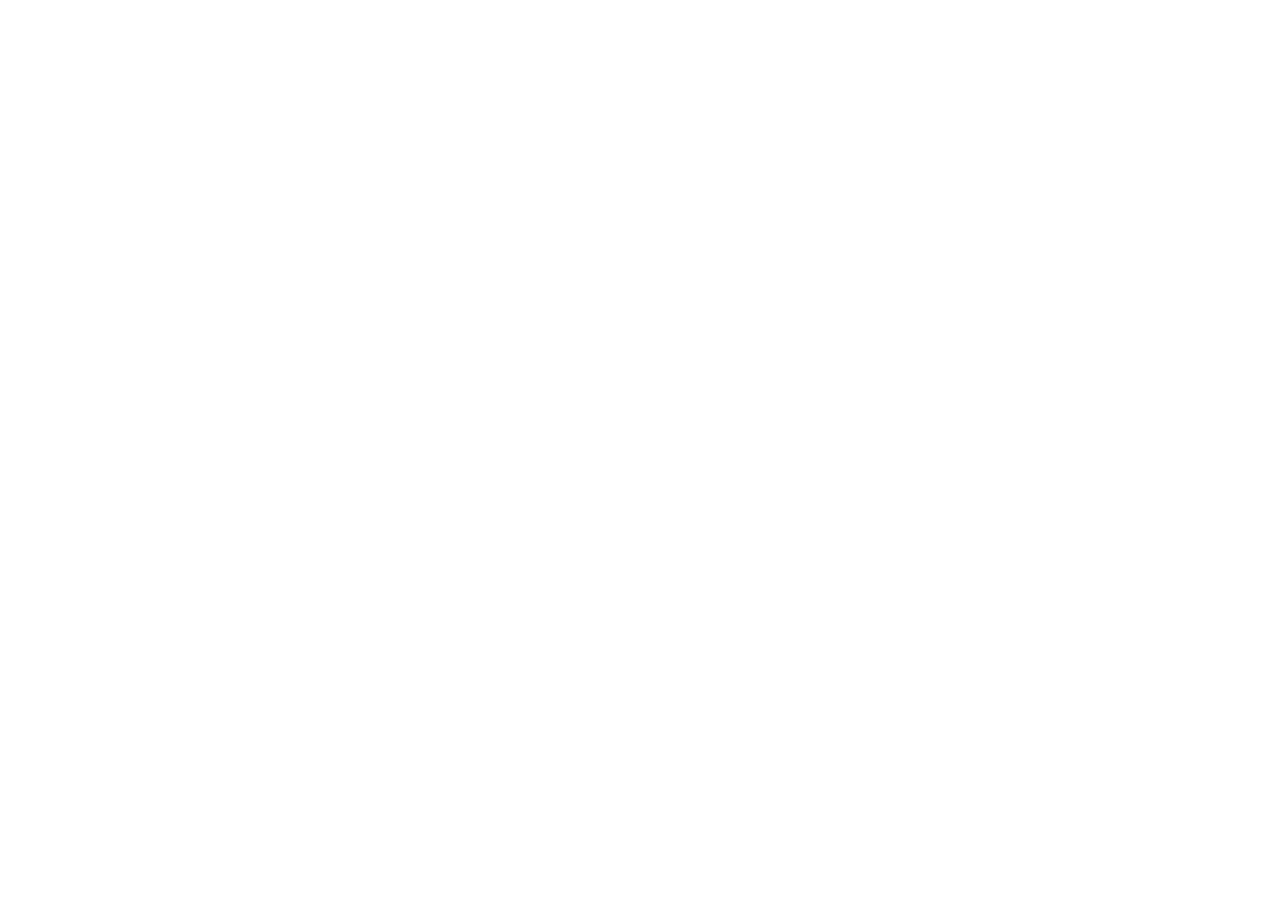
==== a1/index.html @ 1f2ad8de "added a1 folder, and created index.html and style.css" ====
<!--
    Centria Edu - Basics of Web Development

    Original author: Ville Heikkiniemi
    Modified by: Student Name
    Last modified: 2026-09-09

    Based on the original course template.
-->

<!DOCTYPE html>
<html>
<head>
    <meta charset="UTF-8">
    <meta name="viewport" content="width=device-width, initial-scale=1.0">
    <meta name="author" content="Ville Heikkiniemi">
    <link rel="icon" href="favicon.ico">

    <title>Centria Edu | Basics of Web Development<title>

    <link rel="stylesheet" href="style.css">

        body {
            font-family: Arial, Helvetica, sans-serif;
            background-color: var(--light);
            color: var(--dark);
            line-height: 1.6;
        }

        header {
            border-bottom: 1px solid #e5e5e5;
        }

        .container {
            width: min(1100px, 90%);
            margin: 0 auto;
        }

        nav {
            min-height: 72px;
            display: flex;
            justify-content: space-between;
            align-items: center;
        }

        .logo {
            font-size: 1.4rem;
            font-weight: bold;
            color: var(--dark);
        }

        .logo span {
            color: var(--primary);
        }

        nav ul {
            display: flex;
            gap: 2rem;
            list-style: none;
        }

        nav a {
            color: var(--dark);
            text-decoration: none;
        }

        nav a:hover {
            color: var(--primary);
        }

        .hero {
            min-height: 70vh;
            display: flex;
            align-items: center;
        }

        .hero-content {
            max-width: 700px;
        }

        .label {
            display: inline-block;
            margin-bottom: 1rem;
            color: var(--primary);
            font-weight: bold;
            text-transform: uppercase;
            letter-spacing: 0.08rem;
        }

        h1 {
            margin-bottom: 1.5rem;
            font-size: clamp(2.5rem, 6vw, 5rem);
            line-height: 1.05;
        }

        .hero p {
            max-width: 600px;
            margin-bottom: 2rem;
            font-size: 1.2rem;
            color: #555;
        }

        .button {
            display: inline-block;
            padding: 0.9rem 1.4rem;
            background-color: var(--primary);
            color: var(--light);
            text-decoration: none;
            border-radius: 6px;
            font-weight: bold;
        }

        .button:hover {
            background-color: var(--rose);
        }

        .topics {
            padding: 5rem 0;
            background-color: #f7f7f7;
        }

        .topics h2 {
            margin-bottom: 2rem;
            font-size: 2rem;
        }

        .cards {
            display: grid;
            grid-template-columns: repeat(2, 1fr);
            gap: 1.5rem;
        }

        .card {
            padding: 2rem;
            background-color: var(--light);
            border: 1px solid #e5e5e5;
            border-radius: 8px;
        }

        .card h3 {
            margin-bottom: 0.8rem;
        }

        .card:nth-child(1) {
            border-top: 4px solid var(--blue);
        }

        .card:nth-child(2) {
            border-top: 4px solid var(--green);
        }

        .card:nth-child(3) {
            border-top: 4px solid var(--orange);
        }

        footer {
            padding: 2rem 0;
            background-color: var(--dark);
            color: var(--light);
        }

        @media (max-width: 700px) {
            nav ul {
                display: none;
            }

            .cards {
                grid-template-columns: 1fr;
            }

            .hero {
                min-height: 60vh;
            }
        }
    </style>
</head>

<body>

    <header>
        <div class="container">
            <nav>
                <div class="logo">
                    centria <span>edu</span>
                </div>

                <ul>
                    <li><a href="#">Home</a></li>
                    <li><a href="#topics">Topics</a></li>
                    <li><a href="#">About</a></li>
                </ul>
            </nav>
        </div>
    </header>

    <main>

        <section class="hero">
            <div class="container">
                <div class="hero-content">

                    <span class="label">Basics of Web Development</span>

                    <h1>
                        Learn how the web works.
                    </h1>

                    <p>
                        Start from HTML and CSS and gradually build modern,
                        responsive and interactive web applications.
                    </p>

                    <a href="#topics" class="button">
                        Start learning
                    </a>

                </div>
            </div>
        <section>

        <section class="topics" id="topics">
            <div class="container">

                <h2>What we will learn</h2>

                <div class="cards">

                    <article class="card">
                        <h3>HTML</h3>
                        <p>
                            Learn how to structure web pages using semantic HTML.
                        </p>
                    </article>

                    <article class="card">
                        CSS</h3>
                        <p>
                            Learn how to style layouts, colors, typography and
                            responsive interfaces.
                        </p>
                    </article>

                </div>
            </div>
        </section>

    </main>

    <footer>
        <div class="container">
            <p>&copy; 2026 Centria Edu</p>
        </div>
    </footer>

</body>
</html>
---- a1/style.css ----
:root {
    --primary: #e10e49;
    --light: #ffffff;
    --dark: #1e1e1e;
    --blue: #263f6a;
    --green: #284e36;
    --orange: #e37222;
    --rose: #c24d52;
}

* {
    box-sizing: border-box;
    margin: 0;
    padding: 0;
}
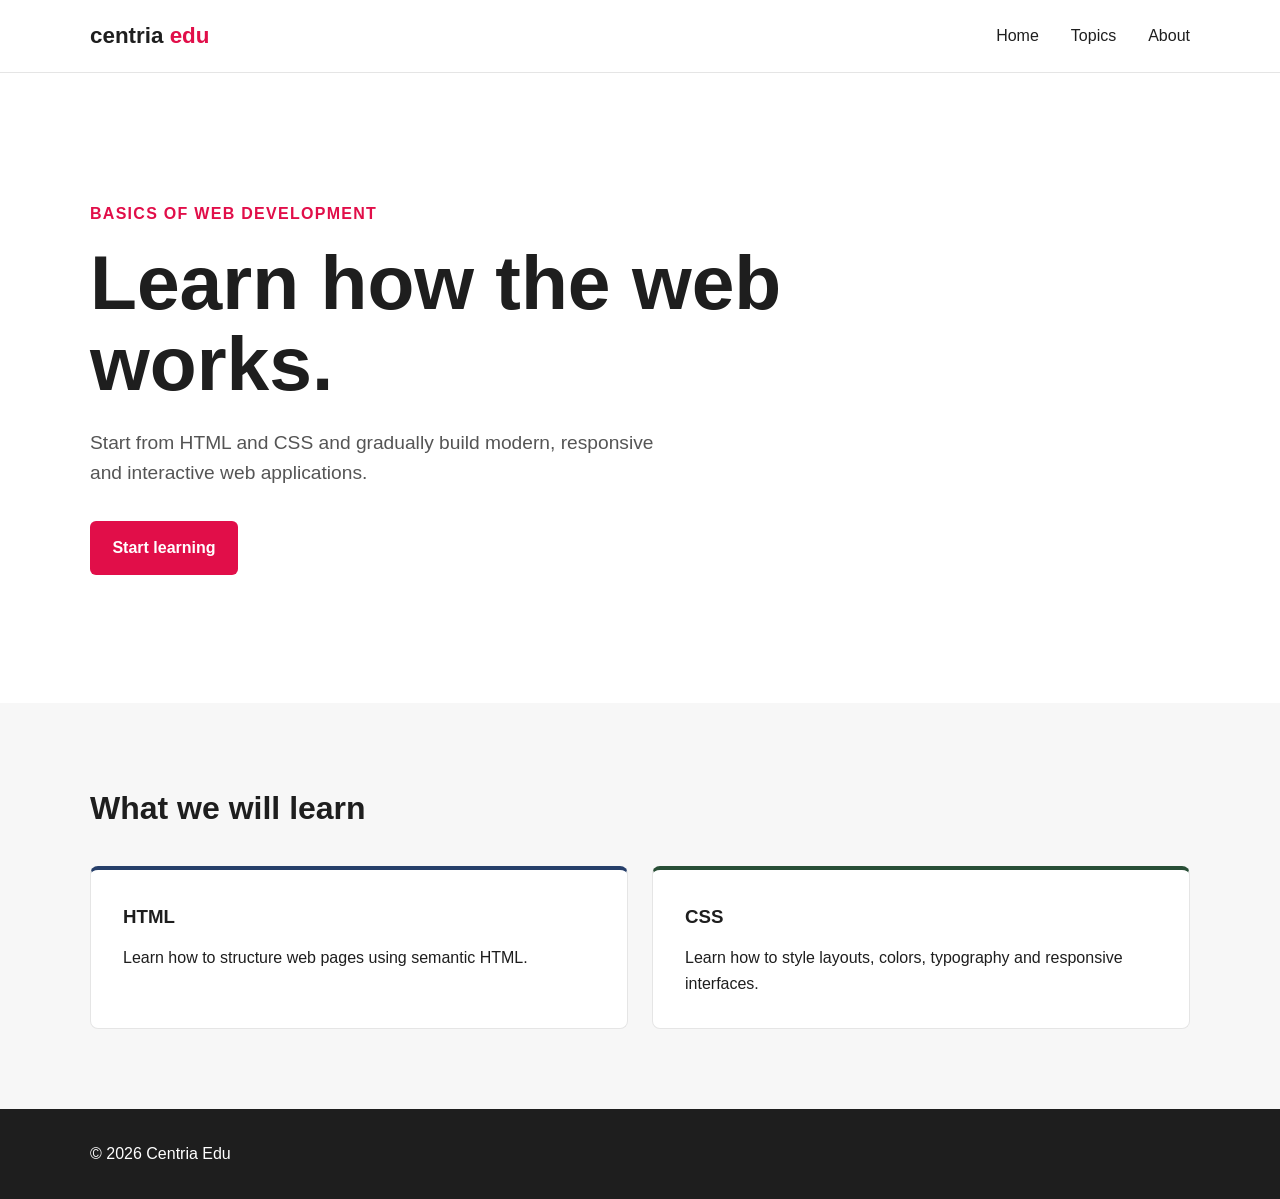
==== commit 7500d0ec: "fixed the errors on the html file" ====
--- a/a1/index.html
+++ b/a1/index.html
@@ -2,177 +2,25 @@
     Centria Edu - Basics of Web Development
 
     Original author: Ville Heikkiniemi
-    Modified by: Student Name
+    Modified by: MD Sajjadul Islam
     Last modified: 2026-09-09
 
     Based on the original course template.
 -->
 
 <!DOCTYPE html>
-<html>
+<html lang="en">
 <head>
     <meta charset="UTF-8">
     <meta name="viewport" content="width=device-width, initial-scale=1.0">
     <meta name="author" content="Ville Heikkiniemi">
     <link rel="icon" href="favicon.ico">
 
-    <title>Centria Edu | Basics of Web Development<title>
+    <title>Centria Edu | Basics of Web Development</title>
 
     <link rel="stylesheet" href="style.css">
 
-        body {
-            font-family: Arial, Helvetica, sans-serif;
-            background-color: var(--light);
-            color: var(--dark);
-            line-height: 1.6;
-        }
-
-        header {
-            border-bottom: 1px solid #e5e5e5;
-        }
-
-        .container {
-            width: min(1100px, 90%);
-            margin: 0 auto;
-        }
-
-        nav {
-            min-height: 72px;
-            display: flex;
-            justify-content: space-between;
-            align-items: center;
-        }
-
-        .logo {
-            font-size: 1.4rem;
-            font-weight: bold;
-            color: var(--dark);
-        }
-
-        .logo span {
-            color: var(--primary);
-        }
-
-        nav ul {
-            display: flex;
-            gap: 2rem;
-            list-style: none;
-        }
-
-        nav a {
-            color: var(--dark);
-            text-decoration: none;
-        }
-
-        nav a:hover {
-            color: var(--primary);
-        }
-
-        .hero {
-            min-height: 70vh;
-            display: flex;
-            align-items: center;
-        }
-
-        .hero-content {
-            max-width: 700px;
-        }
-
-        .label {
-            display: inline-block;
-            margin-bottom: 1rem;
-            color: var(--primary);
-            font-weight: bold;
-            text-transform: uppercase;
-            letter-spacing: 0.08rem;
-        }
-
-        h1 {
-            margin-bottom: 1.5rem;
-            font-size: clamp(2.5rem, 6vw, 5rem);
-            line-height: 1.05;
-        }
-
-        .hero p {
-            max-width: 600px;
-            margin-bottom: 2rem;
-            font-size: 1.2rem;
-            color: #555;
-        }
-
-        .button {
-            display: inline-block;
-            padding: 0.9rem 1.4rem;
-            background-color: var(--primary);
-            color: var(--light);
-            text-decoration: none;
-            border-radius: 6px;
-            font-weight: bold;
-        }
-
-        .button:hover {
-            background-color: var(--rose);
-        }
-
-        .topics {
-            padding: 5rem 0;
-            background-color: #f7f7f7;
-        }
-
-        .topics h2 {
-            margin-bottom: 2rem;
-            font-size: 2rem;
-        }
-
-        .cards {
-            display: grid;
-            grid-template-columns: repeat(2, 1fr);
-            gap: 1.5rem;
-        }
-
-        .card {
-            padding: 2rem;
-            background-color: var(--light);
-            border: 1px solid #e5e5e5;
-            border-radius: 8px;
-        }
-
-        .card h3 {
-            margin-bottom: 0.8rem;
-        }
-
-        .card:nth-child(1) {
-            border-top: 4px solid var(--blue);
-        }
-
-        .card:nth-child(2) {
-            border-top: 4px solid var(--green);
-        }
-
-        .card:nth-child(3) {
-            border-top: 4px solid var(--orange);
-        }
-
-        footer {
-            padding: 2rem 0;
-            background-color: var(--dark);
-            color: var(--light);
-        }
-
-        @media (max-width: 700px) {
-            nav ul {
-                display: none;
-            }
-
-            .cards {
-                grid-template-columns: 1fr;
-            }
-
-            .hero {
-                min-height: 60vh;
-            }
-        }
-    </style>
+        
 </head>
 
 <body>
@@ -216,7 +64,7 @@
 
                 </div>
             </div>
-        <section>
+        </section>
 
         <section class="topics" id="topics">
             <div class="container">
@@ -233,7 +81,7 @@
                     </article>
 
                     <article class="card">
-                        CSS</h3>
+                        <h3>CSS</h3>
                         <p>
                             Learn how to style layouts, colors, typography and
                             responsive interfaces.
--- a/a1/style.css
+++ b/a1/style.css
@@ -12,4 +12,158 @@
     box-sizing: border-box;
     margin: 0;
     padding: 0;
-}+}
+
+body {
+            font-family: Arial, Helvetica, sans-serif;
+            background-color: var(--light);
+            color: var(--dark);
+            line-height: 1.6;
+        }
+
+        header {
+            border-bottom: 1px solid #e5e5e5;
+        }
+
+        .container {
+            width: min(1100px, 90%);
+            margin: 0 auto;
+        }
+
+        nav {
+            min-height: 72px;
+            display: flex;
+            justify-content: space-between;
+            align-items: center;
+        }
+
+        .logo {
+            font-size: 1.4rem;
+            font-weight: bold;
+            color: var(--dark);
+        }
+
+        .logo span {
+            color: var(--primary);
+        }
+
+        nav ul {
+            display: flex;
+            gap: 2rem;
+            list-style: none;
+        }
+
+        nav a {
+            color: var(--dark);
+            text-decoration: none;
+        }
+
+        nav a:hover {
+            color: var(--primary);
+        }
+
+        .hero {
+            min-height: 70vh;
+            display: flex;
+            align-items: center;
+        }
+
+        .hero-content {
+            max-width: 700px;
+        }
+
+        .label {
+            display: inline-block;
+            margin-bottom: 1rem;
+            color: var(--primary);
+            font-weight: bold;
+            text-transform: uppercase;
+            letter-spacing: 0.08rem;
+        }
+
+        h1 {
+            margin-bottom: 1.5rem;
+            font-size: clamp(2.5rem, 6vw, 5rem);
+            line-height: 1.05;
+        }
+
+        .hero p {
+            max-width: 600px;
+            margin-bottom: 2rem;
+            font-size: 1.2rem;
+            color: #555;
+        }
+
+        .button {
+            display: inline-block;
+            padding: 0.9rem 1.4rem;
+            background-color: var(--primary);
+            color: var(--light);
+            text-decoration: none;
+            border-radius: 6px;
+            font-weight: bold;
+        }
+
+        .button:hover {
+            background-color: var(--rose);
+        }
+
+        .topics {
+            padding: 5rem 0;
+            background-color: #f7f7f7;
+        }
+
+        .topics h2 {
+            margin-bottom: 2rem;
+            font-size: 2rem;
+        }
+
+        .cards {
+            display: grid;
+            grid-template-columns: repeat(2, 1fr);
+            gap: 1.5rem;
+        }
+
+        .card {
+            padding: 2rem;
+            background-color: var(--light);
+            border: 1px solid #e5e5e5;
+            border-radius: 8px;
+        }
+
+        .card h3 {
+            margin-bottom: 0.8rem;
+        }
+
+        .card:nth-child(1) {
+            border-top: 4px solid var(--blue);
+        }
+
+        .card:nth-child(2) {
+            border-top: 4px solid var(--green);
+        }
+
+        .card:nth-child(3) {
+            border-top: 4px solid var(--orange);
+        }
+
+        footer {
+            padding: 2rem 0;
+            background-color: var(--dark);
+            color: var(--light);
+        }
+
+        @media (max-width: 700px) {
+            nav ul {
+                display: none;
+            }
+
+            .cards {
+                grid-template-columns: 1fr;
+            }
+
+            .hero {
+                min-height: 60vh;
+            }
+        }
+    
